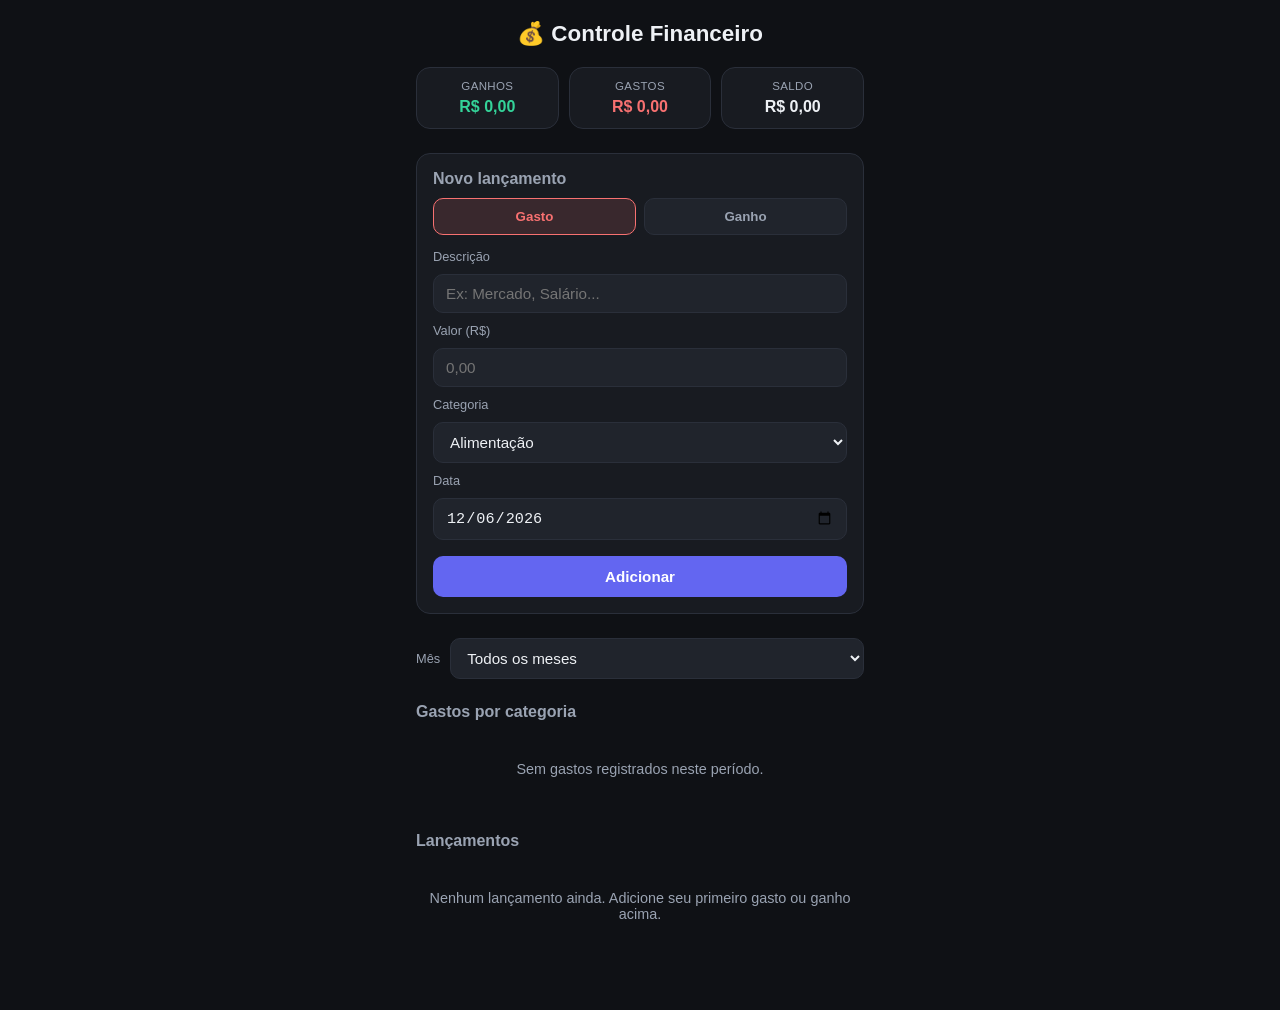
==== index.html @ 4dcc9631 "Adiciona app web de controle de gastos e ganhos Página responsiva com formulário de lançamento, resu" ====
<!DOCTYPE html>
<html lang="pt-BR">
<head>
<meta charset="UTF-8">
<meta name="viewport" content="width=device-width, initial-scale=1.0">
<title>Controle de Gastos e Ganhos</title>
<link rel="stylesheet" href="css/style.css">
</head>
<body>
  <header class="app-header">
    <h1>💰 Controle Financeiro</h1>
  </header>

  <main class="container">
    <section class="summary">
      <div class="card income">
        <span class="card-label">Ganhos</span>
        <span class="card-value" id="totalIncome">R$ 0,00</span>
      </div>
      <div class="card expense">
        <span class="card-label">Gastos</span>
        <span class="card-value" id="totalExpense">R$ 0,00</span>
      </div>
      <div class="card balance">
        <span class="card-label">Saldo</span>
        <span class="card-value" id="balance">R$ 0,00</span>
      </div>
    </section>

    <section class="form-section">
      <h2>Novo lançamento</h2>
      <form id="transactionForm">
        <div class="type-toggle">
          <button type="button" class="type-btn active" data-type="expense" id="btnExpense">Gasto</button>
          <button type="button" class="type-btn" data-type="income" id="btnIncome">Ganho</button>
        </div>

        <label for="description">Descrição</label>
        <input type="text" id="description" placeholder="Ex: Mercado, Salário..." required>

        <label for="amount">Valor (R$)</label>
        <input type="number" id="amount" step="0.01" min="0.01" placeholder="0,00" required>

        <label for="category">Categoria</label>
        <select id="category"></select>

        <label for="date">Data</label>
        <input type="date" id="date" required>

        <button type="submit" class="submit-btn">Adicionar</button>
      </form>
    </section>

    <section class="filter-section">
      <label for="monthFilter">Mês</label>
      <select id="monthFilter"></select>
    </section>

    <section class="breakdown-section">
      <h2>Gastos por categoria</h2>
      <div id="categoryBreakdown" class="breakdown-list"></div>
    </section>

    <section class="list-section">
      <h2>Lançamentos</h2>
      <ul id="transactionList" class="transaction-list"></ul>
      <p id="emptyState" class="empty-state">Nenhum lançamento ainda. Adicione seu primeiro gasto ou ganho acima.</p>
    </section>
  </main>

  <script src="js/app.js"></script>
</body>
</html>
---- css/style.css ----
:root {
  --bg: #0f1115;
  --surface: #181b21;
  --surface-alt: #20242c;
  --border: #2a2f3a;
  --text: #eef1f5;
  --text-muted: #9aa3b2;
  --income: #34d399;
  --expense: #f87171;
  --accent: #6366f1;
  --radius: 14px;
}

* {
  box-sizing: border-box;
}

body {
  margin: 0;
  font-family: -apple-system, BlinkMacSystemFont, "Segoe UI", Roboto, Helvetica, Arial, sans-serif;
  background: var(--bg);
  color: var(--text);
}

.app-header {
  padding: 20px 16px 8px;
  text-align: center;
}

.app-header h1 {
  margin: 0;
  font-size: 1.4rem;
}

.container {
  max-width: 480px;
  margin: 0 auto;
  padding: 12px 16px 48px;
}

section {
  margin-bottom: 24px;
}

h2 {
  font-size: 1rem;
  color: var(--text-muted);
  margin: 0 0 10px;
  font-weight: 600;
}

.summary {
  display: grid;
  grid-template-columns: repeat(3, 1fr);
  gap: 10px;
}

.card {
  background: var(--surface);
  border: 1px solid var(--border);
  border-radius: var(--radius);
  padding: 12px 8px;
  display: flex;
  flex-direction: column;
  gap: 6px;
  text-align: center;
}

.card-label {
  font-size: 0.72rem;
  color: var(--text-muted);
  text-transform: uppercase;
  letter-spacing: 0.03em;
}

.card-value {
  font-size: 1rem;
  font-weight: 700;
  word-break: break-word;
}

.card.income .card-value { color: var(--income); }
.card.expense .card-value { color: var(--expense); }
.card.balance .card-value { color: var(--text); }

.form-section {
  background: var(--surface);
  border: 1px solid var(--border);
  border-radius: var(--radius);
  padding: 16px;
}

#transactionForm {
  display: flex;
  flex-direction: column;
  gap: 10px;
}

.type-toggle {
  display: flex;
  gap: 8px;
  margin-bottom: 4px;
}

.type-btn {
  flex: 1;
  padding: 10px;
  border-radius: 10px;
  border: 1px solid var(--border);
  background: var(--surface-alt);
  color: var(--text-muted);
  font-weight: 600;
  cursor: pointer;
}

.type-btn.active[data-type="expense"] {
  background: rgba(248, 113, 113, 0.15);
  border-color: var(--expense);
  color: var(--expense);
}

.type-btn.active[data-type="income"] {
  background: rgba(52, 211, 153, 0.15);
  border-color: var(--income);
  color: var(--income);
}

label {
  font-size: 0.8rem;
  color: var(--text-muted);
}

input, select {
  width: 100%;
  padding: 10px 12px;
  border-radius: 10px;
  border: 1px solid var(--border);
  background: var(--surface-alt);
  color: var(--text);
  font-size: 0.95rem;
}

input:focus, select:focus {
  outline: none;
  border-color: var(--accent);
}

.submit-btn {
  margin-top: 6px;
  padding: 12px;
  border: none;
  border-radius: 10px;
  background: var(--accent);
  color: white;
  font-weight: 700;
  font-size: 0.95rem;
  cursor: pointer;
}

.submit-btn:active {
  opacity: 0.85;
}

.filter-section {
  display: flex;
  align-items: center;
  gap: 10px;
}

.filter-section label {
  white-space: nowrap;
}

.breakdown-list {
  display: flex;
  flex-direction: column;
  gap: 8px;
}

.breakdown-item {
  background: var(--surface);
  border: 1px solid var(--border);
  border-radius: 10px;
  padding: 10px 12px;
}

.breakdown-item-top {
  display: flex;
  justify-content: space-between;
  font-size: 0.85rem;
  margin-bottom: 6px;
}

.breakdown-bar-track {
  height: 6px;
  border-radius: 4px;
  background: var(--surface-alt);
  overflow: hidden;
}

.breakdown-bar-fill {
  height: 100%;
  background: var(--expense);
  border-radius: 4px;
}

.empty-state {
  color: var(--text-muted);
  text-align: center;
  font-size: 0.9rem;
  padding: 16px 0;
}

.transaction-list {
  list-style: none;
  margin: 0;
  padding: 0;
  display: flex;
  flex-direction: column;
  gap: 8px;
}

.transaction-item {
  display: flex;
  align-items: center;
  justify-content: space-between;
  gap: 10px;
  background: var(--surface);
  border: 1px solid var(--border);
  border-radius: 10px;
  padding: 10px 12px;
}

.transaction-info {
  display: flex;
  flex-direction: column;
  gap: 2px;
  min-width: 0;
}

.transaction-desc {
  font-weight: 600;
  font-size: 0.9rem;
  white-space: nowrap;
  overflow: hidden;
  text-overflow: ellipsis;
}

.transaction-meta {
  font-size: 0.75rem;
  color: var(--text-muted);
}

.transaction-amount {
  font-weight: 700;
  font-size: 0.9rem;
  white-space: nowrap;
}

.transaction-amount.income { color: var(--income); }
.transaction-amount.expense { color: var(--expense); }

.delete-btn {
  border: none;
  background: transparent;
  color: var(--text-muted);
  font-size: 1.1rem;
  cursor: pointer;
  padding: 0 4px;
  line-height: 1;
}

.delete-btn:hover {
  color: var(--expense);
}
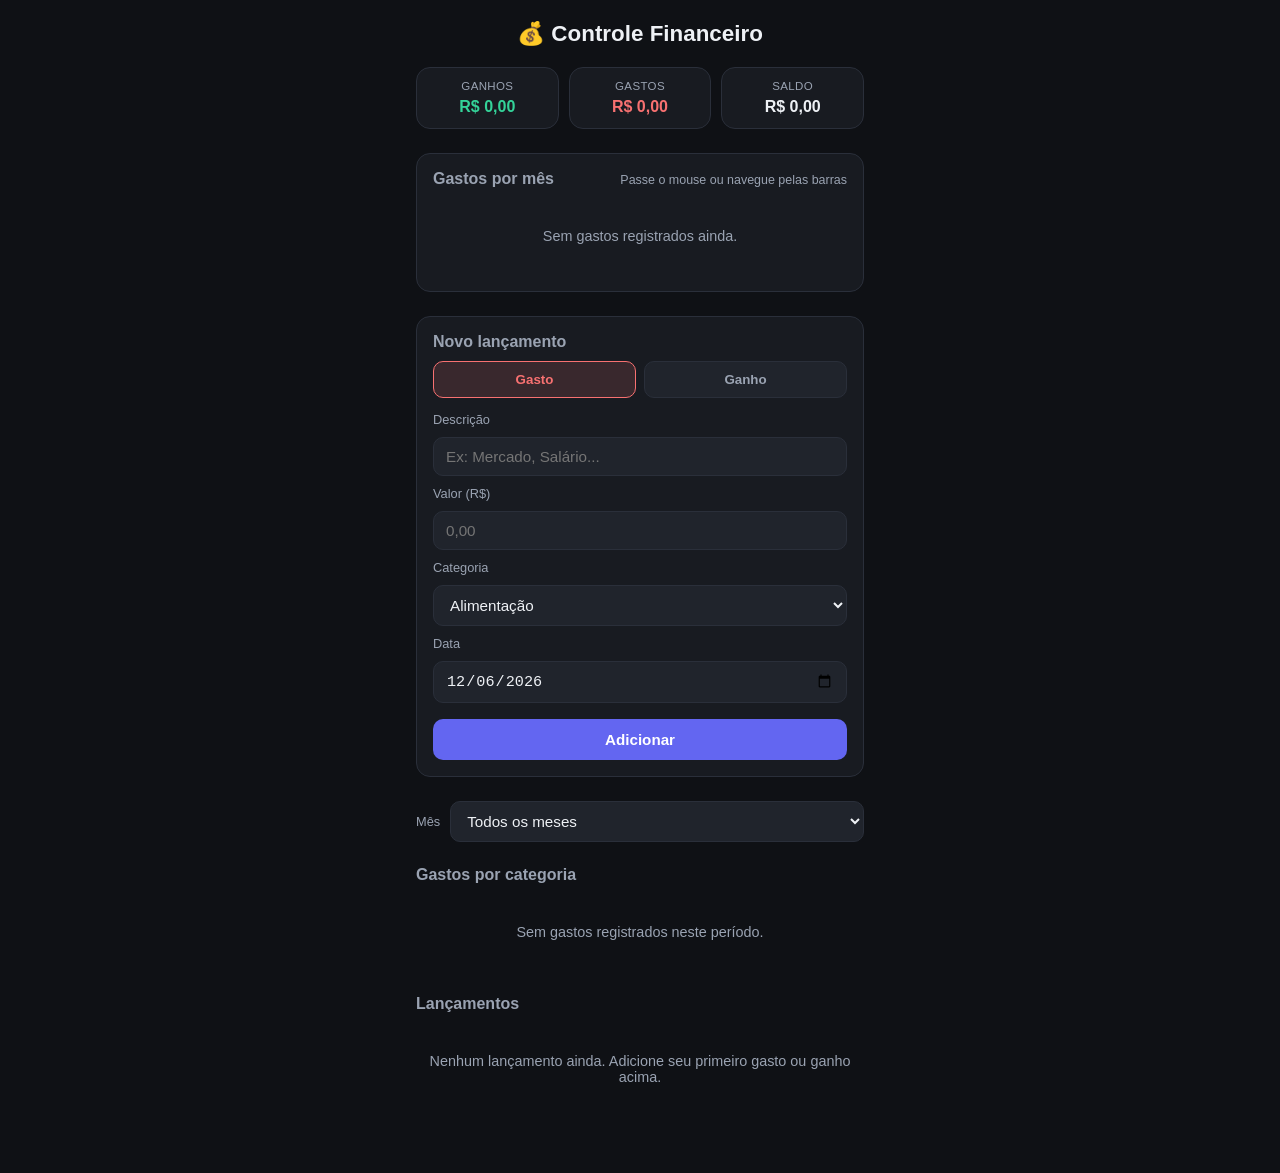
==== commit 9488bbc5: "Adiciona gráfico de gastos por mês Barras mensais de gastos (SVG, sem dependências), com leitura ace" ====
--- a/index.html
+++ b/index.html
@@ -25,6 +25,24 @@
         <span class="card-label">Saldo</span>
         <span class="card-value" id="balance">R$ 0,00</span>
       </div>
+    </section>
+
+    <section class="chart-section">
+      <div class="chart-header">
+        <h2>Gastos por mês</h2>
+        <span class="chart-readout" id="chartReadout">Passe o mouse ou navegue pelas barras</span>
+      </div>
+      <div class="chart-scroll">
+        <svg id="monthlyChart" class="chart-svg"></svg>
+      </div>
+      <p id="chartEmptyState" class="empty-state">Sem gastos registrados ainda.</p>
+      <details class="chart-table-details" id="chartTableDetails">
+        <summary>Ver valores em tabela</summary>
+        <table class="chart-table">
+          <thead><tr><th>Mês</th><th>Gastos</th></tr></thead>
+          <tbody id="chartTableBody"></tbody>
+        </table>
+      </details>
     </section>
 
     <section class="form-section">
--- a/css/style.css
+++ b/css/style.css
@@ -90,6 +90,104 @@
   padding: 16px;
 }
 
+.chart-section {
+  background: var(--surface);
+  border: 1px solid var(--border);
+  border-radius: var(--radius);
+  padding: 16px;
+}
+
+.chart-header {
+  display: flex;
+  flex-wrap: wrap;
+  align-items: baseline;
+  justify-content: space-between;
+  gap: 6px 12px;
+  margin-bottom: 10px;
+}
+
+.chart-header h2 {
+  margin: 0;
+}
+
+.chart-readout {
+  font-size: 0.78rem;
+  color: var(--text-muted);
+}
+
+.chart-readout strong {
+  color: var(--text);
+  font-weight: 700;
+}
+
+.chart-scroll {
+  overflow-x: auto;
+}
+
+.chart-svg {
+  display: block;
+}
+
+.chart-gridline {
+  stroke: var(--border);
+  stroke-width: 1;
+  shape-rendering: crispEdges;
+}
+
+.chart-axis-label {
+  fill: var(--text-muted);
+  font-size: 9px;
+}
+
+.chart-bar {
+  fill: var(--expense);
+  transition: filter 0.15s ease;
+}
+
+.chart-bar-active {
+  filter: brightness(1.25);
+}
+
+.chart-hit-area {
+  fill: transparent;
+  cursor: pointer;
+}
+
+.chart-hit-area:focus-visible {
+  outline: 2px solid var(--accent);
+  outline-offset: -2px;
+}
+
+.chart-table-details {
+  margin-top: 12px;
+}
+
+.chart-table-details summary {
+  font-size: 0.8rem;
+  color: var(--text-muted);
+  cursor: pointer;
+}
+
+.chart-table {
+  width: 100%;
+  border-collapse: collapse;
+  margin-top: 10px;
+  font-size: 0.85rem;
+}
+
+.chart-table th,
+.chart-table td {
+  text-align: left;
+  padding: 6px 4px;
+  border-bottom: 1px solid var(--border);
+}
+
+.chart-table td:last-child,
+.chart-table th:last-child {
+  text-align: right;
+  font-variant-numeric: tabular-nums;
+}
+
 #transactionForm {
   display: flex;
   flex-direction: column;
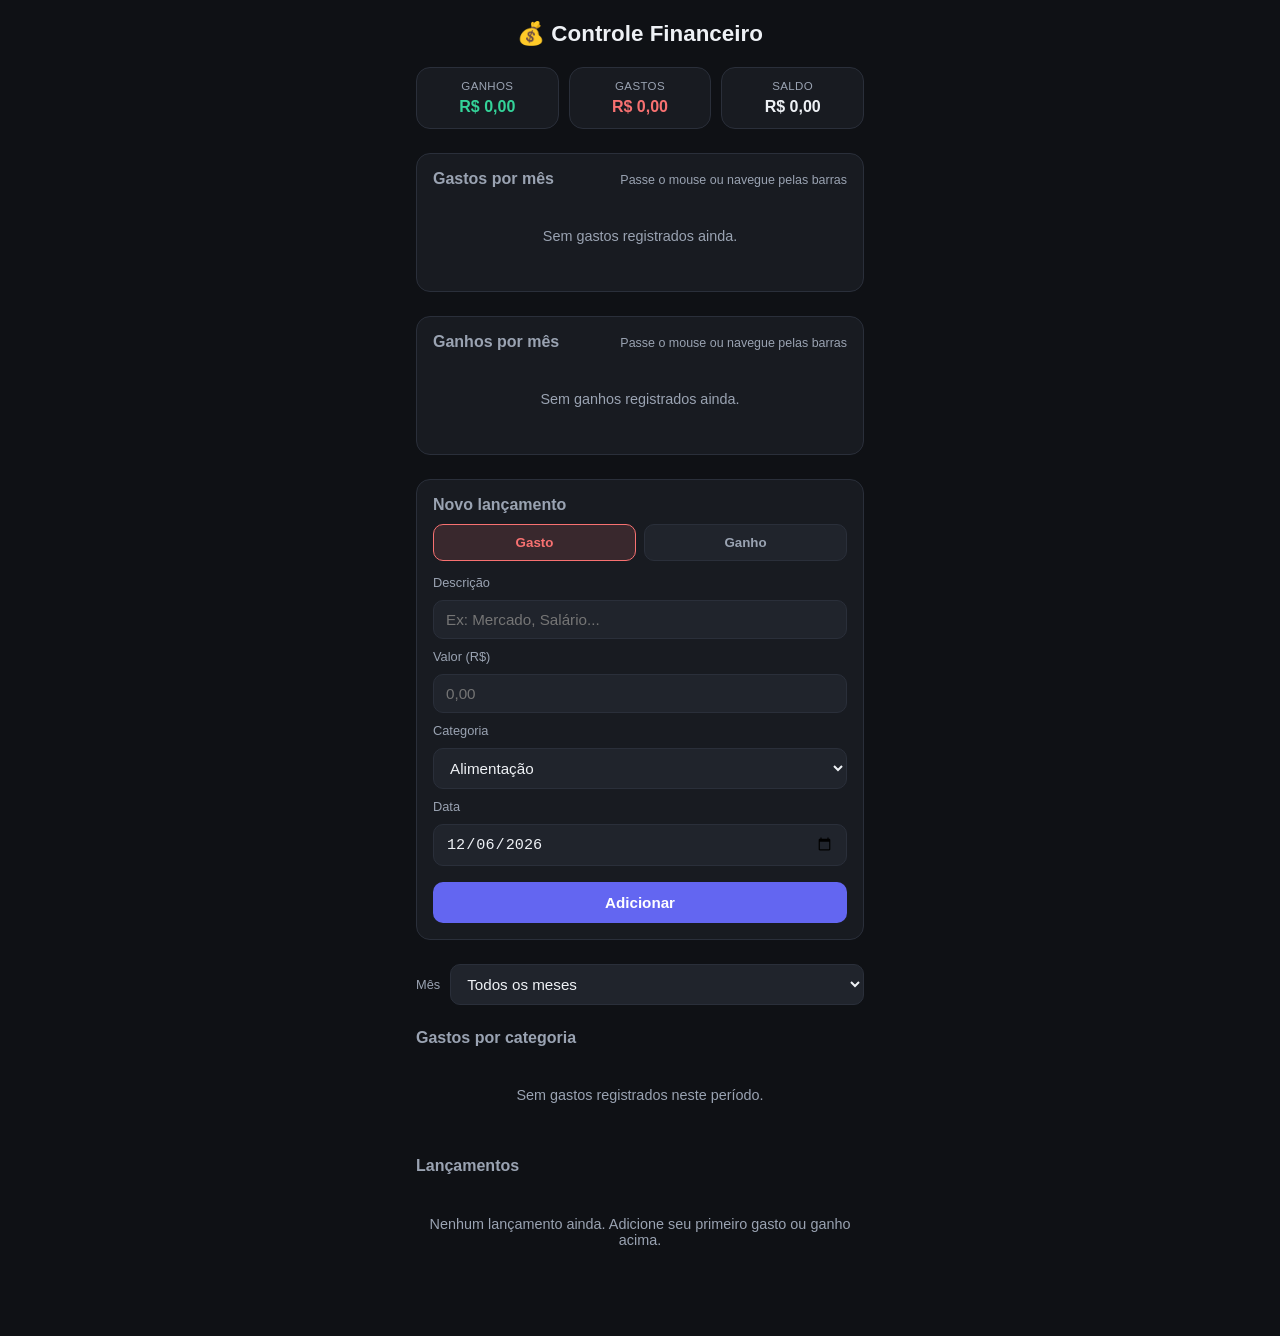
==== commit e79a97af: "Adiciona gráfico de ganhos por mês Generaliza o gráfico mensal (antes só de gastos) para renderizar " ====
--- a/index.html
+++ b/index.html
@@ -30,17 +30,35 @@
     <section class="chart-section">
       <div class="chart-header">
         <h2>Gastos por mês</h2>
-        <span class="chart-readout" id="chartReadout">Passe o mouse ou navegue pelas barras</span>
+        <span class="chart-readout" id="expenseChartReadout">Passe o mouse ou navegue pelas barras</span>
       </div>
       <div class="chart-scroll">
-        <svg id="monthlyChart" class="chart-svg"></svg>
+        <svg id="expenseChart" class="chart-svg"></svg>
       </div>
-      <p id="chartEmptyState" class="empty-state">Sem gastos registrados ainda.</p>
-      <details class="chart-table-details" id="chartTableDetails">
+      <p id="expenseChartEmptyState" class="empty-state">Sem gastos registrados ainda.</p>
+      <details class="chart-table-details" id="expenseChartTableDetails">
         <summary>Ver valores em tabela</summary>
         <table class="chart-table">
           <thead><tr><th>Mês</th><th>Gastos</th></tr></thead>
-          <tbody id="chartTableBody"></tbody>
+          <tbody id="expenseChartTableBody"></tbody>
+        </table>
+      </details>
+    </section>
+
+    <section class="chart-section">
+      <div class="chart-header">
+        <h2>Ganhos por mês</h2>
+        <span class="chart-readout" id="incomeChartReadout">Passe o mouse ou navegue pelas barras</span>
+      </div>
+      <div class="chart-scroll">
+        <svg id="incomeChart" class="chart-svg"></svg>
+      </div>
+      <p id="incomeChartEmptyState" class="empty-state">Sem ganhos registrados ainda.</p>
+      <details class="chart-table-details" id="incomeChartTableDetails">
+        <summary>Ver valores em tabela</summary>
+        <table class="chart-table">
+          <thead><tr><th>Mês</th><th>Ganhos</th></tr></thead>
+          <tbody id="incomeChartTableBody"></tbody>
         </table>
       </details>
     </section>
--- a/css/style.css
+++ b/css/style.css
@@ -140,8 +140,15 @@
 }
 
 .chart-bar {
+  transition: filter 0.15s ease;
+}
+
+.chart-bar.expense {
   fill: var(--expense);
-  transition: filter 0.15s ease;
+}
+
+.chart-bar.income {
+  fill: var(--income);
 }
 
 .chart-bar-active {
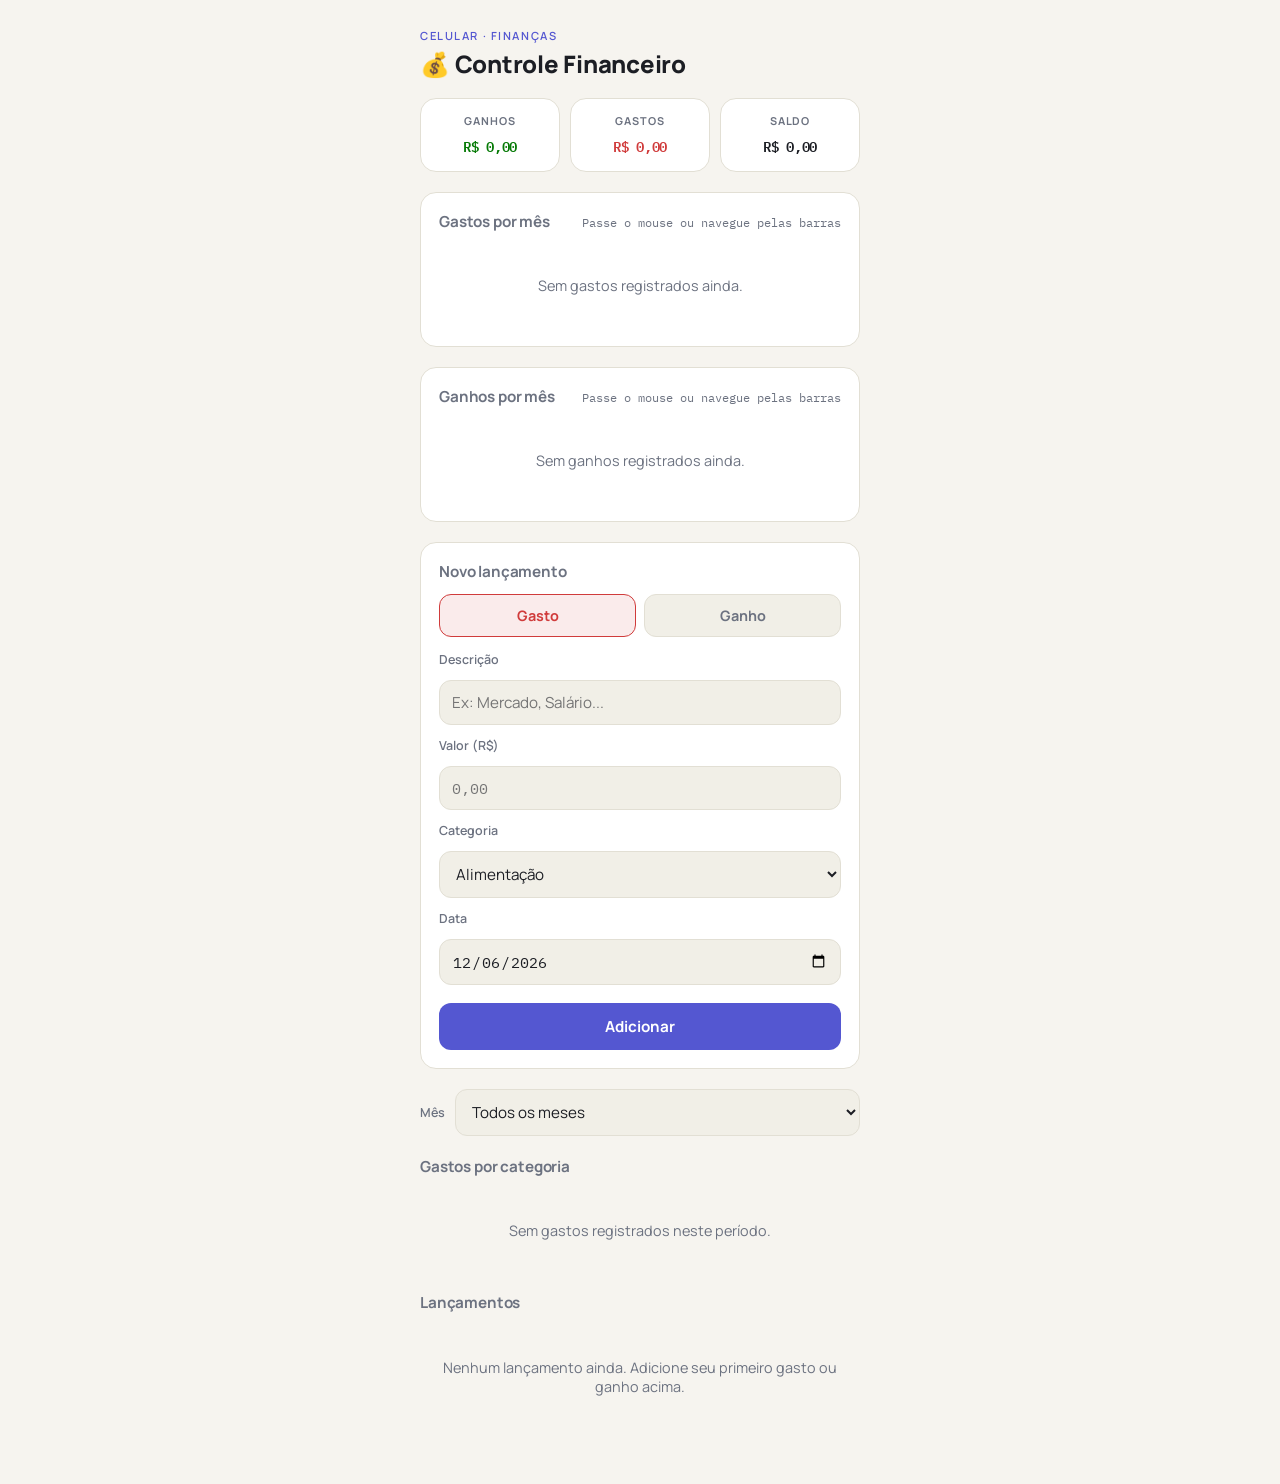
==== commit 2fd07bdf: "Refina a identidade visual do app (tipografia, cores, tema claro/escuro) Troca a fonte do sistema po" ====
--- a/index.html
+++ b/index.html
@@ -3,11 +3,499 @@
 <head>
 <meta charset="UTF-8">
 <meta name="viewport" content="width=device-width, initial-scale=1.0">
-<title>Controle de Gastos e Ganhos</title>
-<link rel="stylesheet" href="css/style.css">
+<title>Controle Financeiro</title>
+<link rel="preconnect" href="https://fonts.googleapis.com">
+<link rel="preconnect" href="https://fonts.gstatic.com" crossorigin>
+<link href="https://fonts.googleapis.com/css2?family=Manrope:wght@500;600;700;800&family=IBM+Plex+Mono:wght@400;500;600&display=swap" rel="stylesheet">
+<style>
+:root {
+  --bg: #0d0f14;
+  --surface: #171a21;
+  --surface-alt: #1f232c;
+  --surface-raised: #262b36;
+  --border: #2a2f3b;
+  --ink: #edf0f5;
+  --ink-muted: #93a0b3;
+  --accent: #7c7ff2;
+  --accent-ink: #ffffff;
+  --good: #34d399;
+  --good-wash: rgba(52, 211, 153, 0.14);
+  --bad: #f87171;
+  --bad-wash: rgba(248, 113, 113, 0.14);
+  --radius-lg: 16px;
+  --radius-md: 12px;
+  --radius-sm: 8px;
+  --font-ui: "Manrope", -apple-system, BlinkMacSystemFont, "Segoe UI", Roboto, sans-serif;
+  --font-mono: "IBM Plex Mono", ui-monospace, "SF Mono", Menlo, Consolas, monospace;
+}
+
+:root[data-theme="light"] {
+  --bg: #f6f4ef;
+  --surface: #ffffff;
+  --surface-alt: #f1efe7;
+  --surface-raised: #ffffff;
+  --border: #e2dfd4;
+  --ink: #1c1e24;
+  --ink-muted: #6c7280;
+  --accent: #5457d1;
+  --accent-ink: #ffffff;
+  --good: #067a06;
+  --good-wash: rgba(6, 122, 6, 0.1);
+  --bad: #d03b3b;
+  --bad-wash: rgba(208, 59, 59, 0.1);
+}
+
+@media (prefers-color-scheme: light) {
+  :root:not([data-theme="dark"]) {
+    --bg: #f6f4ef;
+    --surface: #ffffff;
+    --surface-alt: #f1efe7;
+    --surface-raised: #ffffff;
+    --border: #e2dfd4;
+    --ink: #1c1e24;
+    --ink-muted: #6c7280;
+    --accent: #5457d1;
+    --accent-ink: #ffffff;
+    --good: #067a06;
+    --good-wash: rgba(6, 122, 6, 0.1);
+    --bad: #d03b3b;
+    --bad-wash: rgba(208, 59, 59, 0.1);
+  }
+}
+
+* {
+  box-sizing: border-box;
+}
+
+body {
+  margin: 0;
+  font-family: var(--font-ui);
+  background: var(--bg);
+  color: var(--ink);
+  -webkit-font-smoothing: antialiased;
+}
+
+@media (prefers-reduced-motion: reduce) {
+  * {
+    transition-duration: 0.01ms !important;
+    animation-duration: 0.01ms !important;
+  }
+}
+
+.app-header {
+  padding: 28px 20px 6px;
+  max-width: 480px;
+  margin: 0 auto;
+}
+
+.app-eyebrow {
+  font-size: 0.7rem;
+  font-weight: 600;
+  letter-spacing: 0.14em;
+  text-transform: uppercase;
+  color: var(--accent);
+  margin: 0 0 4px;
+}
+
+.app-header h1 {
+  margin: 0;
+  font-size: 1.5rem;
+  font-weight: 800;
+  letter-spacing: -0.01em;
+  text-wrap: balance;
+}
+
+.container {
+  max-width: 480px;
+  margin: 0 auto;
+  padding: 12px 20px 56px;
+  display: flex;
+  flex-direction: column;
+  gap: 20px;
+}
+
+h2 {
+  font-size: 0.95rem;
+  color: var(--ink-muted);
+  margin: 0 0 12px;
+  font-weight: 700;
+  letter-spacing: -0.01em;
+}
+
+.summary {
+  display: grid;
+  grid-template-columns: repeat(3, 1fr);
+  gap: 10px;
+}
+
+.card {
+  background: var(--surface);
+  border: 1px solid var(--border);
+  border-radius: var(--radius-lg);
+  padding: 14px 8px;
+  display: flex;
+  flex-direction: column;
+  gap: 6px;
+  text-align: center;
+}
+
+.card-label {
+  font-size: 0.68rem;
+  color: var(--ink-muted);
+  text-transform: uppercase;
+  letter-spacing: 0.08em;
+  font-weight: 700;
+}
+
+.card-value {
+  font-family: var(--font-mono);
+  font-size: 0.86rem;
+  font-weight: 600;
+  word-break: break-word;
+  font-variant-numeric: tabular-nums;
+  letter-spacing: -0.02em;
+}
+
+.card.income .card-value { color: var(--good); }
+.card.expense .card-value { color: var(--bad); }
+.card.balance .card-value { color: var(--ink); }
+
+.form-section,
+.chart-section {
+  background: var(--surface);
+  border: 1px solid var(--border);
+  border-radius: var(--radius-lg);
+  padding: 18px;
+}
+
+.chart-header {
+  display: flex;
+  flex-wrap: wrap;
+  align-items: baseline;
+  justify-content: space-between;
+  gap: 6px 12px;
+  margin-bottom: 12px;
+}
+
+.chart-header h2 {
+  margin: 0;
+}
+
+.chart-readout {
+  font-family: var(--font-mono);
+  font-size: 0.74rem;
+  color: var(--ink-muted);
+  font-variant-numeric: tabular-nums;
+}
+
+.chart-scroll {
+  overflow-x: auto;
+}
+
+.chart-svg {
+  display: block;
+}
+
+.chart-gridline {
+  stroke: var(--border);
+  stroke-width: 1;
+  shape-rendering: crispEdges;
+}
+
+.chart-axis-label {
+  fill: var(--ink-muted);
+  font-family: var(--font-mono);
+  font-size: 9px;
+}
+
+.chart-bar {
+  transition: filter 0.15s ease;
+}
+
+.chart-bar.expense {
+  fill: var(--bad);
+}
+
+.chart-bar.income {
+  fill: var(--good);
+}
+
+.chart-bar-active {
+  filter: brightness(1.25);
+}
+
+.chart-hit-area {
+  fill: transparent;
+  cursor: pointer;
+}
+
+.chart-hit-area:focus-visible {
+  outline: 2px solid var(--accent);
+  outline-offset: -2px;
+}
+
+.chart-table-details {
+  margin-top: 14px;
+}
+
+.chart-table-details summary {
+  font-size: 0.8rem;
+  color: var(--ink-muted);
+  cursor: pointer;
+  font-weight: 600;
+}
+
+.chart-table {
+  width: 100%;
+  border-collapse: collapse;
+  margin-top: 10px;
+  font-size: 0.85rem;
+}
+
+.chart-table th {
+  text-align: left;
+  padding: 6px 4px;
+  border-bottom: 1px solid var(--border);
+  color: var(--ink-muted);
+  font-size: 0.72rem;
+  text-transform: uppercase;
+  letter-spacing: 0.06em;
+}
+
+.chart-table td {
+  text-align: left;
+  padding: 7px 4px;
+  border-bottom: 1px solid var(--border);
+  font-family: var(--font-mono);
+}
+
+.chart-table td:last-child,
+.chart-table th:last-child {
+  text-align: right;
+  font-variant-numeric: tabular-nums;
+}
+
+#transactionForm {
+  display: flex;
+  flex-direction: column;
+  gap: 12px;
+}
+
+.type-toggle {
+  display: flex;
+  gap: 8px;
+  margin-bottom: 2px;
+}
+
+.type-btn {
+  flex: 1;
+  padding: 11px;
+  border-radius: var(--radius-md);
+  border: 1px solid var(--border);
+  background: var(--surface-alt);
+  color: var(--ink-muted);
+  font-family: var(--font-ui);
+  font-weight: 700;
+  font-size: 0.9rem;
+  cursor: pointer;
+  transition: background 0.15s ease, border-color 0.15s ease, color 0.15s ease;
+}
+
+.type-btn.active[data-type="expense"] {
+  background: var(--bad-wash);
+  border-color: var(--bad);
+  color: var(--bad);
+}
+
+.type-btn.active[data-type="income"] {
+  background: var(--good-wash);
+  border-color: var(--good);
+  color: var(--good);
+}
+
+label {
+  font-size: 0.78rem;
+  color: var(--ink-muted);
+  font-weight: 600;
+}
+
+input, select {
+  width: 100%;
+  padding: 11px 12px;
+  border-radius: var(--radius-md);
+  border: 1px solid var(--border);
+  background: var(--surface-alt);
+  color: var(--ink);
+  font-family: var(--font-ui);
+  font-size: 0.95rem;
+}
+
+#amount, #date {
+  font-family: var(--font-mono);
+}
+
+input:focus, select:focus {
+  outline: none;
+  border-color: var(--accent);
+}
+
+.form-error {
+  margin: 0;
+  font-size: 0.8rem;
+  font-weight: 600;
+  color: var(--bad);
+}
+
+.submit-btn {
+  margin-top: 6px;
+  padding: 13px;
+  border: none;
+  border-radius: var(--radius-md);
+  background: var(--accent);
+  color: var(--accent-ink);
+  font-family: var(--font-ui);
+  font-weight: 700;
+  font-size: 0.95rem;
+  cursor: pointer;
+}
+
+.submit-btn:active {
+  opacity: 0.85;
+}
+
+.filter-section {
+  display: flex;
+  align-items: center;
+  gap: 10px;
+}
+
+.filter-section label {
+  white-space: nowrap;
+}
+
+.breakdown-list {
+  display: flex;
+  flex-direction: column;
+  gap: 8px;
+}
+
+.breakdown-item {
+  background: var(--surface);
+  border: 1px solid var(--border);
+  border-radius: var(--radius-md);
+  padding: 11px 12px;
+}
+
+.breakdown-item-top {
+  display: flex;
+  justify-content: space-between;
+  font-size: 0.85rem;
+  margin-bottom: 7px;
+}
+
+.breakdown-item-top span:last-child {
+  font-family: var(--font-mono);
+  font-variant-numeric: tabular-nums;
+  color: var(--ink-muted);
+}
+
+.breakdown-bar-track {
+  height: 6px;
+  border-radius: 4px;
+  background: var(--surface-alt);
+  overflow: hidden;
+}
+
+.breakdown-bar-fill {
+  height: 100%;
+  background: var(--bad);
+  border-radius: 4px;
+}
+
+.empty-state {
+  color: var(--ink-muted);
+  text-align: center;
+  font-size: 0.9rem;
+  padding: 18px 0;
+}
+
+.transaction-list {
+  list-style: none;
+  margin: 0;
+  padding: 0;
+  display: flex;
+  flex-direction: column;
+  gap: 8px;
+}
+
+.transaction-item {
+  display: flex;
+  align-items: center;
+  justify-content: space-between;
+  gap: 10px;
+  background: var(--surface);
+  border: 1px solid var(--border);
+  border-radius: var(--radius-md);
+  padding: 11px 12px;
+}
+
+.transaction-info {
+  display: flex;
+  flex-direction: column;
+  gap: 2px;
+  min-width: 0;
+}
+
+.transaction-desc {
+  font-weight: 700;
+  font-size: 0.9rem;
+  white-space: nowrap;
+  overflow: hidden;
+  text-overflow: ellipsis;
+}
+
+.transaction-meta {
+  font-size: 0.75rem;
+  color: var(--ink-muted);
+}
+
+.transaction-amount {
+  font-family: var(--font-mono);
+  font-weight: 600;
+  font-size: 0.9rem;
+  white-space: nowrap;
+  font-variant-numeric: tabular-nums;
+}
+
+.transaction-amount.income { color: var(--good); }
+.transaction-amount.expense { color: var(--bad); }
+
+.delete-btn {
+  border: none;
+  background: transparent;
+  color: var(--ink-muted);
+  font-size: 1.1rem;
+  cursor: pointer;
+  padding: 0 4px;
+  line-height: 1;
+}
+
+.delete-btn:hover {
+  color: var(--bad);
+}
+
+.delete-btn:focus-visible,
+.type-btn:focus-visible,
+.submit-btn:focus-visible,
+.chart-table-details summary:focus-visible {
+  outline: 2px solid var(--accent);
+  outline-offset: 2px;
+}
+</style>
 </head>
 <body>
   <header class="app-header">
+    <p class="app-eyebrow">Celular · Finanças</p>
     <h1>💰 Controle Financeiro</h1>
   </header>
 
@@ -72,17 +560,18 @@
         </div>
 
         <label for="description">Descrição</label>
-        <input type="text" id="description" placeholder="Ex: Mercado, Salário..." required>
+        <input type="text" id="description" placeholder="Ex: Mercado, Salário...">
 
         <label for="amount">Valor (R$)</label>
-        <input type="number" id="amount" step="0.01" min="0.01" placeholder="0,00" required>
+        <input type="text" inputmode="decimal" id="amount" placeholder="0,00">
 
         <label for="category">Categoria</label>
         <select id="category"></select>
 
         <label for="date">Data</label>
-        <input type="date" id="date" required>
-
+        <input type="date" id="date">
+
+        <p class="form-error" id="formError" hidden></p>
         <button type="submit" class="submit-btn">Adicionar</button>
       </form>
     </section>
@@ -104,6 +593,438 @@
     </section>
   </main>
 
-  <script src="js/app.js"></script>
+  <script>
+const STORAGE_KEY = "celular-transactions";
+
+const CATEGORIES = {
+  expense: ["Alimentação", "Transporte", "Moradia", "Lazer", "Saúde", "Educação", "Compras", "Contas", "Outros"],
+  income: ["Salário", "Freelance", "Investimentos", "Presente", "Outros"],
+};
+
+let transactions = loadTransactions();
+let currentType = "expense";
+let monthFilter = "all";
+
+const form = document.getElementById("transactionForm");
+const descriptionInput = document.getElementById("description");
+const amountInput = document.getElementById("amount");
+const categorySelect = document.getElementById("category");
+const dateInput = document.getElementById("date");
+const btnExpense = document.getElementById("btnExpense");
+const btnIncome = document.getElementById("btnIncome");
+const monthFilterSelect = document.getElementById("monthFilter");
+const formError = document.getElementById("formError");
+
+function generateId() {
+  return `${Date.now().toString(36)}-${Math.random().toString(36).slice(2, 10)}`;
+}
+
+function parseAmount(raw) {
+  let value = raw.trim();
+  if (value.includes(",") && value.includes(".")) {
+    value = value.replace(/\./g, "").replace(",", ".");
+  } else if (value.includes(",")) {
+    value = value.replace(",", ".");
+  }
+  return parseFloat(value);
+}
+
+function showFormError(message) {
+  formError.textContent = message;
+  formError.hidden = false;
+}
+
+function hideFormError() {
+  formError.hidden = true;
+}
+
+function loadTransactions() {
+  try {
+    return JSON.parse(localStorage.getItem(STORAGE_KEY)) || [];
+  } catch {
+    return [];
+  }
+}
+
+function saveTransactions() {
+  localStorage.setItem(STORAGE_KEY, JSON.stringify(transactions));
+}
+
+function formatCurrency(value) {
+  return value.toLocaleString("pt-BR", { style: "currency", currency: "BRL" });
+}
+
+function formatDate(isoDate) {
+  const [year, month, day] = isoDate.split("-");
+  return `${day}/${month}/${year}`;
+}
+
+function monthKey(isoDate) {
+  return isoDate.slice(0, 7);
+}
+
+function monthLabel(key) {
+  const [year, month] = key.split("-").map(Number);
+  const date = new Date(year, month - 1, 1);
+  const label = date.toLocaleDateString("pt-BR", { month: "long", year: "numeric" });
+  return label.charAt(0).toUpperCase() + label.slice(1);
+}
+
+function setType(type) {
+  currentType = type;
+  btnExpense.classList.toggle("active", type === "expense");
+  btnIncome.classList.toggle("active", type === "income");
+  populateCategorySelect();
+}
+
+function populateCategorySelect() {
+  categorySelect.innerHTML = "";
+  for (const category of CATEGORIES[currentType]) {
+    const option = document.createElement("option");
+    option.value = category;
+    option.textContent = category;
+    categorySelect.appendChild(option);
+  }
+}
+
+function populateMonthFilter() {
+  const keys = [...new Set(transactions.map((t) => monthKey(t.date)))].sort().reverse();
+  monthFilterSelect.innerHTML = '<option value="all">Todos os meses</option>';
+  for (const key of keys) {
+    const option = document.createElement("option");
+    option.value = key;
+    option.textContent = monthLabel(key);
+    monthFilterSelect.appendChild(option);
+  }
+  monthFilterSelect.value = monthFilter;
+}
+
+function getFilteredTransactions() {
+  if (monthFilter === "all") return transactions;
+  return transactions.filter((t) => monthKey(t.date) === monthFilter);
+}
+
+function render() {
+  populateMonthFilter();
+  const filtered = getFilteredTransactions();
+
+  const totalIncome = filtered.filter((t) => t.type === "income").reduce((sum, t) => sum + t.amount, 0);
+  const totalExpense = filtered.filter((t) => t.type === "expense").reduce((sum, t) => sum + t.amount, 0);
+
+  document.getElementById("totalIncome").textContent = formatCurrency(totalIncome);
+  document.getElementById("totalExpense").textContent = formatCurrency(totalExpense);
+  document.getElementById("balance").textContent = formatCurrency(totalIncome - totalExpense);
+
+  renderBreakdown(filtered, totalExpense);
+  renderList(filtered);
+  renderMonthlyChart("expense");
+  renderMonthlyChart("income");
+}
+
+function renderBreakdown(filtered, totalExpense) {
+  const container = document.getElementById("categoryBreakdown");
+  container.innerHTML = "";
+
+  const expensesByCategory = {};
+  for (const t of filtered) {
+    if (t.type !== "expense") continue;
+    expensesByCategory[t.category] = (expensesByCategory[t.category] || 0) + t.amount;
+  }
+
+  const entries = Object.entries(expensesByCategory).sort((a, b) => b[1] - a[1]);
+
+  if (entries.length === 0) {
+    container.innerHTML = '<p class="empty-state">Sem gastos registrados neste período.</p>';
+    return;
+  }
+
+  for (const [category, amount] of entries) {
+    const percent = totalExpense > 0 ? Math.round((amount / totalExpense) * 100) : 0;
+    const item = document.createElement("div");
+    item.className = "breakdown-item";
+    item.innerHTML = `
+      <div class="breakdown-item-top">
+        <span>${category}</span>
+        <span>${formatCurrency(amount)} (${percent}%)</span>
+      </div>
+      <div class="breakdown-bar-track">
+        <div class="breakdown-bar-fill" style="width:${percent}%"></div>
+      </div>
+    `;
+    container.appendChild(item);
+  }
+}
+
+function renderList(filtered) {
+  const list = document.getElementById("transactionList");
+  const emptyState = document.getElementById("emptyState");
+  list.innerHTML = "";
+
+  const sorted = [...filtered].sort((a, b) => b.date.localeCompare(a.date) || b.id.localeCompare(a.id));
+
+  emptyState.style.display = sorted.length === 0 ? "block" : "none";
+
+  for (const t of sorted) {
+    const li = document.createElement("li");
+    li.className = "transaction-item";
+    const sign = t.type === "income" ? "+" : "-";
+    li.innerHTML = `
+      <div class="transaction-info">
+        <span class="transaction-desc">${t.description}</span>
+        <span class="transaction-meta">${t.category} · ${formatDate(t.date)}</span>
+      </div>
+      <span class="transaction-amount ${t.type}">${sign} ${formatCurrency(t.amount)}</span>
+      <button class="delete-btn" data-id="${t.id}" aria-label="Excluir">✕</button>
+    `;
+    list.appendChild(li);
+  }
+
+  list.querySelectorAll(".delete-btn").forEach((btn) => {
+    btn.addEventListener("click", () => {
+      transactions = transactions.filter((t) => t.id !== btn.dataset.id);
+      saveTransactions();
+      render();
+    });
+  });
+}
+
+const SVG_NS = "http://www.w3.org/2000/svg";
+const CHART_HEIGHT = 200;
+const CHART_PADDING_TOP = 20;
+const CHART_PADDING_BOTTOM = 28;
+const CHART_PADDING_LEFT = 56;
+const CHART_PADDING_RIGHT = 12;
+const CHART_BAR_WIDTH = 22;
+const CHART_SLOT_WIDTH = 44;
+
+function getMonthlyTotals(type) {
+  const totals = {};
+  for (const t of transactions) {
+    if (t.type !== type) continue;
+    const key = monthKey(t.date);
+    totals[key] = (totals[key] || 0) + t.amount;
+  }
+  return Object.keys(totals)
+    .sort()
+    .map((key) => ({ key, label: monthShortLabel(key), amount: totals[key] }));
+}
+
+function monthShortLabel(key) {
+  const [year, month] = key.split("-").map(Number);
+  const date = new Date(year, month - 1, 1);
+  const short = date.toLocaleDateString("pt-BR", { month: "short" }).replace(".", "");
+  return `${short.charAt(0).toUpperCase()}${short.slice(1)}/${String(year).slice(2)}`;
+}
+
+function niceCeil(value) {
+  if (value <= 0) return 100;
+  const magnitude = Math.pow(10, Math.floor(Math.log10(value)));
+  const normalized = value / magnitude;
+  let niceNormalized;
+  if (normalized <= 1) niceNormalized = 1;
+  else if (normalized <= 2) niceNormalized = 2;
+  else if (normalized <= 5) niceNormalized = 5;
+  else niceNormalized = 10;
+  return niceNormalized * magnitude;
+}
+
+function formatCompactCurrency(value) {
+  return value.toLocaleString("pt-BR", { style: "currency", currency: "BRL", maximumFractionDigits: 0 });
+}
+
+function roundedTopBarPath(x, y, width, height, baselineY) {
+  if (height <= 0) return `M ${x} ${baselineY} L ${x + width} ${baselineY} Z`;
+  const r = Math.min(4, height, width / 2);
+  return [
+    `M ${x} ${baselineY}`,
+    `L ${x} ${y + r}`,
+    `Q ${x} ${y} ${x + r} ${y}`,
+    `L ${x + width - r} ${y}`,
+    `Q ${x + width} ${y} ${x + width} ${y + r}`,
+    `L ${x + width} ${baselineY}`,
+    "Z",
+  ].join(" ");
+}
+
+const CHART_LABELS = {
+  expense: { title: "Gráfico de gastos por mês", idle: "Passe o mouse ou navegue pelas barras" },
+  income: { title: "Gráfico de ganhos por mês", idle: "Passe o mouse ou navegue pelas barras" },
+};
+
+function updateChartReadout(type, text) {
+  document.getElementById(`${type}ChartReadout`).textContent = text;
+}
+
+function renderMonthlyChart(type) {
+  const data = getMonthlyTotals(type);
+  const svg = document.getElementById(`${type}Chart`);
+  const emptyState = document.getElementById(`${type}ChartEmptyState`);
+  const tableDetails = document.getElementById(`${type}ChartTableDetails`);
+  const tableBody = document.getElementById(`${type}ChartTableBody`);
+  const idleText = CHART_LABELS[type].idle;
+
+  svg.innerHTML = "";
+  tableBody.innerHTML = "";
+  updateChartReadout(type, idleText);
+
+  if (data.length === 0) {
+    emptyState.style.display = "block";
+    svg.style.display = "none";
+    tableDetails.style.display = "none";
+    return;
+  }
+
+  emptyState.style.display = "none";
+  svg.style.display = "block";
+  tableDetails.style.display = "block";
+
+  const plotWidth = data.length * CHART_SLOT_WIDTH;
+  const width = CHART_PADDING_LEFT + plotWidth + CHART_PADDING_RIGHT;
+  const plotHeight = CHART_HEIGHT - CHART_PADDING_TOP - CHART_PADDING_BOTTOM;
+  const baselineY = CHART_PADDING_TOP + plotHeight;
+
+  svg.setAttribute("viewBox", `0 0 ${width} ${CHART_HEIGHT}`);
+  svg.setAttribute("width", width);
+  svg.setAttribute("height", CHART_HEIGHT);
+  svg.setAttribute("role", "img");
+  svg.setAttribute("aria-label", CHART_LABELS[type].title);
+
+  const maxAmount = Math.max(...data.map((d) => d.amount));
+  const niceMax = niceCeil(maxAmount);
+
+  for (const tickValue of [0, niceMax / 2, niceMax]) {
+    const y = baselineY - (tickValue / niceMax) * plotHeight;
+
+    const line = document.createElementNS(SVG_NS, "line");
+    line.setAttribute("x1", CHART_PADDING_LEFT);
+    line.setAttribute("x2", width - CHART_PADDING_RIGHT);
+    line.setAttribute("y1", y);
+    line.setAttribute("y2", y);
+    line.setAttribute("class", "chart-gridline");
+    svg.appendChild(line);
+
+    const label = document.createElementNS(SVG_NS, "text");
+    label.setAttribute("x", CHART_PADDING_LEFT - 8);
+    label.setAttribute("y", y);
+    label.setAttribute("text-anchor", "end");
+    label.setAttribute("dominant-baseline", "middle");
+    label.setAttribute("class", "chart-axis-label");
+    label.textContent = formatCompactCurrency(tickValue);
+    svg.appendChild(label);
+  }
+
+  data.forEach((d, index) => {
+    const slotX = CHART_PADDING_LEFT + index * CHART_SLOT_WIDTH;
+    const barHeight = (d.amount / niceMax) * plotHeight;
+    const barX = slotX + (CHART_SLOT_WIDTH - CHART_BAR_WIDTH) / 2;
+    const barY = baselineY - barHeight;
+
+    const bar = document.createElementNS(SVG_NS, "path");
+    bar.setAttribute("d", roundedTopBarPath(barX, barY, CHART_BAR_WIDTH, barHeight, baselineY));
+    bar.setAttribute("class", `chart-bar ${type}`);
+    svg.appendChild(bar);
+
+    const monthText = document.createElementNS(SVG_NS, "text");
+    monthText.setAttribute("x", slotX + CHART_SLOT_WIDTH / 2);
+    monthText.setAttribute("y", baselineY + 16);
+    monthText.setAttribute("text-anchor", "middle");
+    monthText.setAttribute("class", "chart-axis-label");
+    monthText.textContent = d.label;
+    svg.appendChild(monthText);
+
+    const readoutText = `${monthLabel(d.key)}: ${formatCurrency(d.amount)}`;
+
+    const hitArea = document.createElementNS(SVG_NS, "rect");
+    hitArea.setAttribute("x", slotX);
+    hitArea.setAttribute("y", CHART_PADDING_TOP);
+    hitArea.setAttribute("width", CHART_SLOT_WIDTH);
+    hitArea.setAttribute("height", plotHeight);
+    hitArea.setAttribute("class", "chart-hit-area");
+    hitArea.setAttribute("tabindex", "0");
+    hitArea.setAttribute("role", "img");
+    hitArea.setAttribute("aria-label", readoutText);
+    hitArea.addEventListener("pointerenter", () => {
+      bar.classList.add("chart-bar-active");
+      updateChartReadout(type, readoutText);
+    });
+    hitArea.addEventListener("pointerleave", () => {
+      bar.classList.remove("chart-bar-active");
+      updateChartReadout(type, idleText);
+    });
+    hitArea.addEventListener("focus", () => {
+      bar.classList.add("chart-bar-active");
+      updateChartReadout(type, readoutText);
+    });
+    hitArea.addEventListener("blur", () => {
+      bar.classList.remove("chart-bar-active");
+      updateChartReadout(type, idleText);
+    });
+    svg.appendChild(hitArea);
+
+    const row = document.createElement("tr");
+    const monthCell = document.createElement("td");
+    monthCell.textContent = monthLabel(d.key);
+    const amountCell = document.createElement("td");
+    amountCell.textContent = formatCurrency(d.amount);
+    row.appendChild(monthCell);
+    row.appendChild(amountCell);
+    tableBody.appendChild(row);
+  });
+}
+
+btnExpense.addEventListener("click", () => setType("expense"));
+btnIncome.addEventListener("click", () => setType("income"));
+
+monthFilterSelect.addEventListener("change", () => {
+  monthFilter = monthFilterSelect.value;
+  render();
+});
+
+form.addEventListener("submit", (event) => {
+  event.preventDefault();
+  hideFormError();
+
+  try {
+    const description = descriptionInput.value.trim();
+    const amount = parseAmount(amountInput.value);
+    const date = dateInput.value;
+
+    if (!description) {
+      showFormError("Informe uma descrição.");
+      return;
+    }
+    if (!Number.isFinite(amount) || amount <= 0) {
+      showFormError("Informe um valor válido, maior que zero.");
+      return;
+    }
+    if (!date) {
+      showFormError("Informe uma data.");
+      return;
+    }
+
+    transactions.push({
+      id: generateId(),
+      type: currentType,
+      description,
+      amount,
+      category: categorySelect.value,
+      date,
+    });
+    saveTransactions();
+
+    descriptionInput.value = "";
+    amountInput.value = "";
+    descriptionInput.focus();
+
+    render();
+  } catch (error) {
+    showFormError("Não foi possível salvar o lançamento neste navegador.");
+  }
+});
+
+dateInput.value = new Date().toISOString().slice(0, 10);
+setType("expense");
+render();
+  </script>
 </body>
 </html>
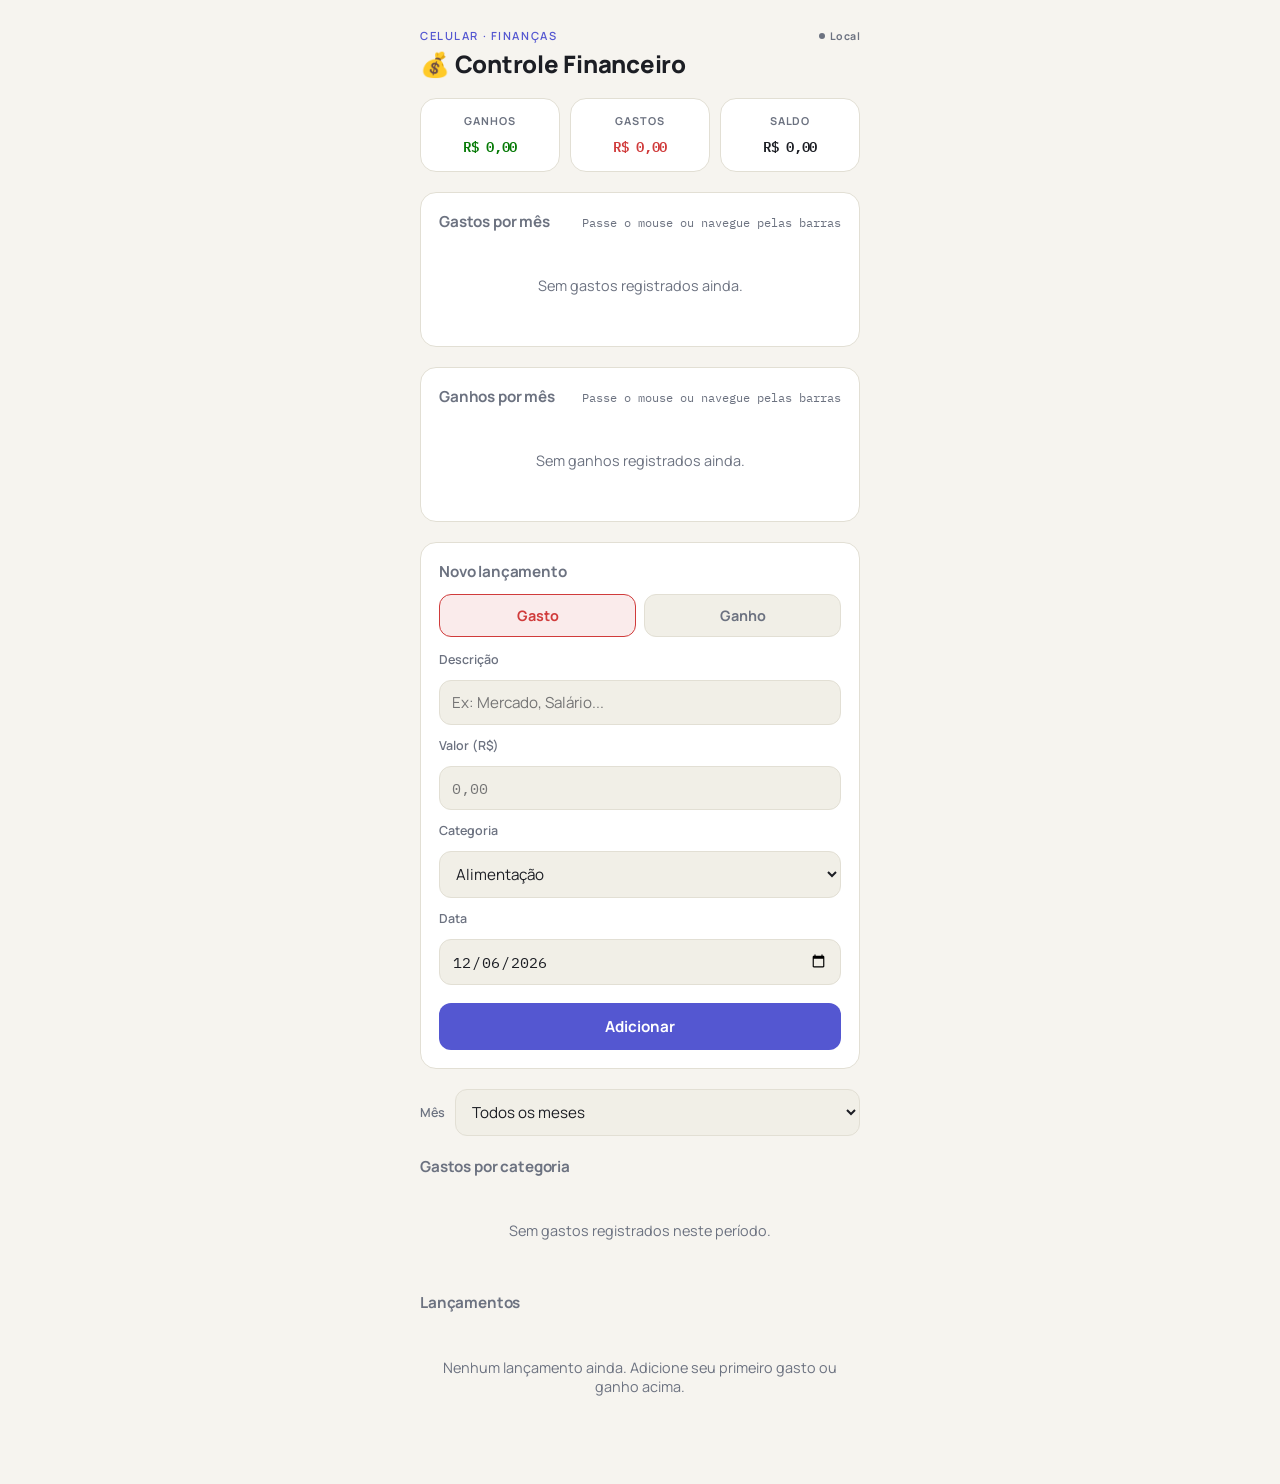
==== commit bc7d2ef7: "Persiste os dados no próprio artifact, não só no localStorage do celular O iOS tem um bug conhecido:" ====
--- a/index.html
+++ b/index.html
@@ -1,4 +1,4 @@
-<!DOCTYPE html>
+<!doctype html>
 <html lang="pt-BR">
 <head>
 <meta charset="UTF-8">
@@ -88,14 +88,44 @@
   margin: 0 auto;
 }
 
+.app-eyebrow-row {
+  display: flex;
+  align-items: center;
+  justify-content: space-between;
+  gap: 8px;
+  margin-bottom: 4px;
+}
+
 .app-eyebrow {
   font-size: 0.7rem;
   font-weight: 600;
   letter-spacing: 0.14em;
   text-transform: uppercase;
   color: var(--accent);
-  margin: 0 0 4px;
-}
+  margin: 0;
+}
+
+.sync-status {
+  font-size: 0.66rem;
+  font-weight: 700;
+  letter-spacing: 0.04em;
+  color: var(--ink-muted);
+  display: flex;
+  align-items: center;
+  gap: 5px;
+}
+
+.sync-status::before {
+  content: "";
+  width: 6px;
+  height: 6px;
+  border-radius: 50%;
+  background: var(--ink-muted);
+}
+
+.sync-status.ok::before { background: var(--good); }
+.sync-status.saving::before { background: var(--accent); }
+.sync-status.error::before { background: var(--bad); }
 
 .app-header h1 {
   margin: 0;
@@ -363,6 +393,11 @@
   opacity: 0.85;
 }
 
+.submit-btn:disabled {
+  opacity: 0.6;
+  cursor: default;
+}
+
 .filter-section {
   display: flex;
   align-items: center;
@@ -495,7 +530,10 @@
 </head>
 <body>
   <header class="app-header">
-    <p class="app-eyebrow">Celular · Finanças</p>
+    <div class="app-eyebrow-row">
+      <p class="app-eyebrow">Celular · Finanças</p>
+      <span class="sync-status" id="syncStatus">Local</span>
+    </div>
     <h1>💰 Controle Financeiro</h1>
   </header>
 
@@ -572,7 +610,7 @@
         <input type="date" id="date">
 
         <p class="form-error" id="formError" hidden></p>
-        <button type="submit" class="submit-btn">Adicionar</button>
+        <button type="submit" class="submit-btn" id="submitBtn">Adicionar</button>
       </form>
     </section>
 
@@ -593,7 +631,9 @@
     </section>
   </main>
 
-  <script>
+<script>
+window.__INITIAL_TRANSACTIONS__ = [];
+/*APP-CODE-START*/
 const STORAGE_KEY = "celular-transactions";
 
 const CATEGORIES = {
@@ -601,7 +641,45 @@
   income: ["Salário", "Freelance", "Investimentos", "Presente", "Outros"],
 };
 
-let transactions = loadTransactions();
+// ---- self-templating (artifact persistence) ----
+const DOC_HEAD = "<!doctype html>\n<html lang=\"pt-BR\">\n<head>\n<meta charset=\"UTF-8\">\n<meta name=\"viewport\" content=\"width=device-width, initial-scale=1.0\">\n<title>Controle Financeiro<\/title>\n<link rel=\"preconnect\" href=\"https://fonts.googleapis.com\">\n<link rel=\"preconnect\" href=\"https://fonts.gstatic.com\" crossorigin>\n<link href=\"https://fonts.googleapis.com/css2?family=Manrope:wght@500;600;700;800&family=IBM+Plex+Mono:wght@400;500;600&display=swap\" rel=\"stylesheet\">\n<style>\n:root {\n  --bg: #0d0f14;\n  --surface: #171a21;\n  --surface-alt: #1f232c;\n  --surface-raised: #262b36;\n  --border: #2a2f3b;\n  --ink: #edf0f5;\n  --ink-muted: #93a0b3;\n  --accent: #7c7ff2;\n  --accent-ink: #ffffff;\n  --good: #34d399;\n  --good-wash: rgba(52, 211, 153, 0.14);\n  --bad: #f87171;\n  --bad-wash: rgba(248, 113, 113, 0.14);\n  --radius-lg: 16px;\n  --radius-md: 12px;\n  --radius-sm: 8px;\n  --font-ui: \"Manrope\", -apple-system, BlinkMacSystemFont, \"Segoe UI\", Roboto, sans-serif;\n  --font-mono: \"IBM Plex Mono\", ui-monospace, \"SF Mono\", Menlo, Consolas, monospace;\n}\n\n:root[data-theme=\"light\"] {\n  --bg: #f6f4ef;\n  --surface: #ffffff;\n  --surface-alt: #f1efe7;\n  --surface-raised: #ffffff;\n  --border: #e2dfd4;\n  --ink: #1c1e24;\n  --ink-muted: #6c7280;\n  --accent: #5457d1;\n  --accent-ink: #ffffff;\n  --good: #067a06;\n  --good-wash: rgba(6, 122, 6, 0.1);\n  --bad: #d03b3b;\n  --bad-wash: rgba(208, 59, 59, 0.1);\n}\n\n@media (prefers-color-scheme: light) {\n  :root:not([data-theme=\"dark\"]) {\n    --bg: #f6f4ef;\n    --surface: #ffffff;\n    --surface-alt: #f1efe7;\n    --surface-raised: #ffffff;\n    --border: #e2dfd4;\n    --ink: #1c1e24;\n    --ink-muted: #6c7280;\n    --accent: #5457d1;\n    --accent-ink: #ffffff;\n    --good: #067a06;\n    --good-wash: rgba(6, 122, 6, 0.1);\n    --bad: #d03b3b;\n    --bad-wash: rgba(208, 59, 59, 0.1);\n  }\n}\n\n* {\n  box-sizing: border-box;\n}\n\nbody {\n  margin: 0;\n  font-family: var(--font-ui);\n  background: var(--bg);\n  color: var(--ink);\n  -webkit-font-smoothing: antialiased;\n}\n\n@media (prefers-reduced-motion: reduce) {\n  * {\n    transition-duration: 0.01ms !important;\n    animation-duration: 0.01ms !important;\n  }\n}\n\n.app-header {\n  padding: 28px 20px 6px;\n  max-width: 480px;\n  margin: 0 auto;\n}\n\n.app-eyebrow-row {\n  display: flex;\n  align-items: center;\n  justify-content: space-between;\n  gap: 8px;\n  margin-bottom: 4px;\n}\n\n.app-eyebrow {\n  font-size: 0.7rem;\n  font-weight: 600;\n  letter-spacing: 0.14em;\n  text-transform: uppercase;\n  color: var(--accent);\n  margin: 0;\n}\n\n.sync-status {\n  font-size: 0.66rem;\n  font-weight: 700;\n  letter-spacing: 0.04em;\n  color: var(--ink-muted);\n  display: flex;\n  align-items: center;\n  gap: 5px;\n}\n\n.sync-status::before {\n  content: \"\";\n  width: 6px;\n  height: 6px;\n  border-radius: 50%;\n  background: var(--ink-muted);\n}\n\n.sync-status.ok::before { background: var(--good); }\n.sync-status.saving::before { background: var(--accent); }\n.sync-status.error::before { background: var(--bad); }\n\n.app-header h1 {\n  margin: 0;\n  font-size: 1.5rem;\n  font-weight: 800;\n  letter-spacing: -0.01em;\n  text-wrap: balance;\n}\n\n.container {\n  max-width: 480px;\n  margin: 0 auto;\n  padding: 12px 20px 56px;\n  display: flex;\n  flex-direction: column;\n  gap: 20px;\n}\n\nh2 {\n  font-size: 0.95rem;\n  color: var(--ink-muted);\n  margin: 0 0 12px;\n  font-weight: 700;\n  letter-spacing: -0.01em;\n}\n\n.summary {\n  display: grid;\n  grid-template-columns: repeat(3, 1fr);\n  gap: 10px;\n}\n\n.card {\n  background: var(--surface);\n  border: 1px solid var(--border);\n  border-radius: var(--radius-lg);\n  padding: 14px 8px;\n  display: flex;\n  flex-direction: column;\n  gap: 6px;\n  text-align: center;\n}\n\n.card-label {\n  font-size: 0.68rem;\n  color: var(--ink-muted);\n  text-transform: uppercase;\n  letter-spacing: 0.08em;\n  font-weight: 700;\n}\n\n.card-value {\n  font-family: var(--font-mono);\n  font-size: 0.86rem;\n  font-weight: 600;\n  word-break: break-word;\n  font-variant-numeric: tabular-nums;\n  letter-spacing: -0.02em;\n}\n\n.card.income .card-value { color: var(--good); }\n.card.expense .card-value { color: var(--bad); }\n.card.balance .card-value { color: var(--ink); }\n\n.form-section,\n.chart-section {\n  background: var(--surface);\n  border: 1px solid var(--border);\n  border-radius: var(--radius-lg);\n  padding: 18px;\n}\n\n.chart-header {\n  display: flex;\n  flex-wrap: wrap;\n  align-items: baseline;\n  justify-content: space-between;\n  gap: 6px 12px;\n  margin-bottom: 12px;\n}\n\n.chart-header h2 {\n  margin: 0;\n}\n\n.chart-readout {\n  font-family: var(--font-mono);\n  font-size: 0.74rem;\n  color: var(--ink-muted);\n  font-variant-numeric: tabular-nums;\n}\n\n.chart-scroll {\n  overflow-x: auto;\n}\n\n.chart-svg {\n  display: block;\n}\n\n.chart-gridline {\n  stroke: var(--border);\n  stroke-width: 1;\n  shape-rendering: crispEdges;\n}\n\n.chart-axis-label {\n  fill: var(--ink-muted);\n  font-family: var(--font-mono);\n  font-size: 9px;\n}\n\n.chart-bar {\n  transition: filter 0.15s ease;\n}\n\n.chart-bar.expense {\n  fill: var(--bad);\n}\n\n.chart-bar.income {\n  fill: var(--good);\n}\n\n.chart-bar-active {\n  filter: brightness(1.25);\n}\n\n.chart-hit-area {\n  fill: transparent;\n  cursor: pointer;\n}\n\n.chart-hit-area:focus-visible {\n  outline: 2px solid var(--accent);\n  outline-offset: -2px;\n}\n\n.chart-table-details {\n  margin-top: 14px;\n}\n\n.chart-table-details summary {\n  font-size: 0.8rem;\n  color: var(--ink-muted);\n  cursor: pointer;\n  font-weight: 600;\n}\n\n.chart-table {\n  width: 100%;\n  border-collapse: collapse;\n  margin-top: 10px;\n  font-size: 0.85rem;\n}\n\n.chart-table th {\n  text-align: left;\n  padding: 6px 4px;\n  border-bottom: 1px solid var(--border);\n  color: var(--ink-muted);\n  font-size: 0.72rem;\n  text-transform: uppercase;\n  letter-spacing: 0.06em;\n}\n\n.chart-table td {\n  text-align: left;\n  padding: 7px 4px;\n  border-bottom: 1px solid var(--border);\n  font-family: var(--font-mono);\n}\n\n.chart-table td:last-child,\n.chart-table th:last-child {\n  text-align: right;\n  font-variant-numeric: tabular-nums;\n}\n\n#transactionForm {\n  display: flex;\n  flex-direction: column;\n  gap: 12px;\n}\n\n.type-toggle {\n  display: flex;\n  gap: 8px;\n  margin-bottom: 2px;\n}\n\n.type-btn {\n  flex: 1;\n  padding: 11px;\n  border-radius: var(--radius-md);\n  border: 1px solid var(--border);\n  background: var(--surface-alt);\n  color: var(--ink-muted);\n  font-family: var(--font-ui);\n  font-weight: 700;\n  font-size: 0.9rem;\n  cursor: pointer;\n  transition: background 0.15s ease, border-color 0.15s ease, color 0.15s ease;\n}\n\n.type-btn.active[data-type=\"expense\"] {\n  background: var(--bad-wash);\n  border-color: var(--bad);\n  color: var(--bad);\n}\n\n.type-btn.active[data-type=\"income\"] {\n  background: var(--good-wash);\n  border-color: var(--good);\n  color: var(--good);\n}\n\nlabel {\n  font-size: 0.78rem;\n  color: var(--ink-muted);\n  font-weight: 600;\n}\n\ninput, select {\n  width: 100%;\n  padding: 11px 12px;\n  border-radius: var(--radius-md);\n  border: 1px solid var(--border);\n  background: var(--surface-alt);\n  color: var(--ink);\n  font-family: var(--font-ui);\n  font-size: 0.95rem;\n}\n\n#amount, #date {\n  font-family: var(--font-mono);\n}\n\ninput:focus, select:focus {\n  outline: none;\n  border-color: var(--accent);\n}\n\n.form-error {\n  margin: 0;\n  font-size: 0.8rem;\n  font-weight: 600;\n  color: var(--bad);\n}\n\n.submit-btn {\n  margin-top: 6px;\n  padding: 13px;\n  border: none;\n  border-radius: var(--radius-md);\n  background: var(--accent);\n  color: var(--accent-ink);\n  font-family: var(--font-ui);\n  font-weight: 700;\n  font-size: 0.95rem;\n  cursor: pointer;\n}\n\n.submit-btn:active {\n  opacity: 0.85;\n}\n\n.submit-btn:disabled {\n  opacity: 0.6;\n  cursor: default;\n}\n\n.filter-section {\n  display: flex;\n  align-items: center;\n  gap: 10px;\n}\n\n.filter-section label {\n  white-space: nowrap;\n}\n\n.breakdown-list {\n  display: flex;\n  flex-direction: column;\n  gap: 8px;\n}\n\n.breakdown-item {\n  background: var(--surface);\n  border: 1px solid var(--border);\n  border-radius: var(--radius-md);\n  padding: 11px 12px;\n}\n\n.breakdown-item-top {\n  display: flex;\n  justify-content: space-between;\n  font-size: 0.85rem;\n  margin-bottom: 7px;\n}\n\n.breakdown-item-top span:last-child {\n  font-family: var(--font-mono);\n  font-variant-numeric: tabular-nums;\n  color: var(--ink-muted);\n}\n\n.breakdown-bar-track {\n  height: 6px;\n  border-radius: 4px;\n  background: var(--surface-alt);\n  overflow: hidden;\n}\n\n.breakdown-bar-fill {\n  height: 100%;\n  background: var(--bad);\n  border-radius: 4px;\n}\n\n.empty-state {\n  color: var(--ink-muted);\n  text-align: center;\n  font-size: 0.9rem;\n  padding: 18px 0;\n}\n\n.transaction-list {\n  list-style: none;\n  margin: 0;\n  padding: 0;\n  display: flex;\n  flex-direction: column;\n  gap: 8px;\n}\n\n.transaction-item {\n  display: flex;\n  align-items: center;\n  justify-content: space-between;\n  gap: 10px;\n  background: var(--surface);\n  border: 1px solid var(--border);\n  border-radius: var(--radius-md);\n  padding: 11px 12px;\n}\n\n.transaction-info {\n  display: flex;\n  flex-direction: column;\n  gap: 2px;\n  min-width: 0;\n}\n\n.transaction-desc {\n  font-weight: 700;\n  font-size: 0.9rem;\n  white-space: nowrap;\n  overflow: hidden;\n  text-overflow: ellipsis;\n}\n\n.transaction-meta {\n  font-size: 0.75rem;\n  color: var(--ink-muted);\n}\n\n.transaction-amount {\n  font-family: var(--font-mono);\n  font-weight: 600;\n  font-size: 0.9rem;\n  white-space: nowrap;\n  font-variant-numeric: tabular-nums;\n}\n\n.transaction-amount.income { color: var(--good); }\n.transaction-amount.expense { color: var(--bad); }\n\n.delete-btn {\n  border: none;\n  background: transparent;\n  color: var(--ink-muted);\n  font-size: 1.1rem;\n  cursor: pointer;\n  padding: 0 4px;\n  line-height: 1;\n}\n\n.delete-btn:hover {\n  color: var(--bad);\n}\n\n.delete-btn:focus-visible,\n.type-btn:focus-visible,\n.submit-btn:focus-visible,\n.chart-table-details summary:focus-visible {\n  outline: 2px solid var(--accent);\n  outline-offset: 2px;\n}\n<\/style>\n<\/head>\n<body>\n  <header class=\"app-header\">\n    <div class=\"app-eyebrow-row\">\n      <p class=\"app-eyebrow\">Celular · Finanças<\/p>\n      <span class=\"sync-status\" id=\"syncStatus\">Local<\/span>\n    <\/div>\n    <h1>💰 Controle Financeiro<\/h1>\n  <\/header>\n\n  <main class=\"container\">\n    <section class=\"summary\">\n      <div class=\"card income\">\n        <span class=\"card-label\">Ganhos<\/span>\n        <span class=\"card-value\" id=\"totalIncome\">R$ 0,00<\/span>\n      <\/div>\n      <div class=\"card expense\">\n        <span class=\"card-label\">Gastos<\/span>\n        <span class=\"card-value\" id=\"totalExpense\">R$ 0,00<\/span>\n      <\/div>\n      <div class=\"card balance\">\n        <span class=\"card-label\">Saldo<\/span>\n        <span class=\"card-value\" id=\"balance\">R$ 0,00<\/span>\n      <\/div>\n    <\/section>\n\n    <section class=\"chart-section\">\n      <div class=\"chart-header\">\n        <h2>Gastos por mês<\/h2>\n        <span class=\"chart-readout\" id=\"expenseChartReadout\">Passe o mouse ou navegue pelas barras<\/span>\n      <\/div>\n      <div class=\"chart-scroll\">\n        <svg id=\"expenseChart\" class=\"chart-svg\"><\/svg>\n      <\/div>\n      <p id=\"expenseChartEmptyState\" class=\"empty-state\">Sem gastos registrados ainda.<\/p>\n      <details class=\"chart-table-details\" id=\"expenseChartTableDetails\">\n        <summary>Ver valores em tabela<\/summary>\n        <table class=\"chart-table\">\n          <thead><tr><th>Mês<\/th><th>Gastos<\/th><\/tr><\/thead>\n          <tbody id=\"expenseChartTableBody\"><\/tbody>\n        <\/table>\n      <\/details>\n    <\/section>\n\n    <section class=\"chart-section\">\n      <div class=\"chart-header\">\n        <h2>Ganhos por mês<\/h2>\n        <span class=\"chart-readout\" id=\"incomeChartReadout\">Passe o mouse ou navegue pelas barras<\/span>\n      <\/div>\n      <div class=\"chart-scroll\">\n        <svg id=\"incomeChart\" class=\"chart-svg\"><\/svg>\n      <\/div>\n      <p id=\"incomeChartEmptyState\" class=\"empty-state\">Sem ganhos registrados ainda.<\/p>\n      <details class=\"chart-table-details\" id=\"incomeChartTableDetails\">\n        <summary>Ver valores em tabela<\/summary>\n        <table class=\"chart-table\">\n          <thead><tr><th>Mês<\/th><th>Ganhos<\/th><\/tr><\/thead>\n          <tbody id=\"incomeChartTableBody\"><\/tbody>\n        <\/table>\n      <\/details>\n    <\/section>\n\n    <section class=\"form-section\">\n      <h2>Novo lançamento<\/h2>\n      <form id=\"transactionForm\">\n        <div class=\"type-toggle\">\n          <button type=\"button\" class=\"type-btn active\" data-type=\"expense\" id=\"btnExpense\">Gasto<\/button>\n          <button type=\"button\" class=\"type-btn\" data-type=\"income\" id=\"btnIncome\">Ganho<\/button>\n        <\/div>\n\n        <label for=\"description\">Descrição<\/label>\n        <input type=\"text\" id=\"description\" placeholder=\"Ex: Mercado, Salário...\">\n\n        <label for=\"amount\">Valor (R$)<\/label>\n        <input type=\"text\" inputmode=\"decimal\" id=\"amount\" placeholder=\"0,00\">\n\n        <label for=\"category\">Categoria<\/label>\n        <select id=\"category\"><\/select>\n\n        <label for=\"date\">Data<\/label>\n        <input type=\"date\" id=\"date\">\n\n        <p class=\"form-error\" id=\"formError\" hidden><\/p>\n        <button type=\"submit\" class=\"submit-btn\" id=\"submitBtn\">Adicionar<\/button>\n      <\/form>\n    <\/section>\n\n    <section class=\"filter-section\">\n      <label for=\"monthFilter\">Mês<\/label>\n      <select id=\"monthFilter\"><\/select>\n    <\/section>\n\n    <section class=\"breakdown-section\">\n      <h2>Gastos por categoria<\/h2>\n      <div id=\"categoryBreakdown\" class=\"breakdown-list\"><\/div>\n    <\/section>\n\n    <section class=\"list-section\">\n      <h2>Lançamentos<\/h2>\n      <ul id=\"transactionList\" class=\"transaction-list\"><\/ul>\n      <p id=\"emptyState\" class=\"empty-state\">Nenhum lançamento ainda. Adicione seu primeiro gasto ou ganho acima.<\/p>\n    <\/section>\n  <\/main>\n\n<script>\n";
+const DOC_TAIL = "\n<\/script>\n<\/body>\n<\/html>\n";
+
+const scriptText = document.currentScript ? document.currentScript.textContent : "";
+const markerIndex = scriptText.indexOf("/*APP-CODE-START*/");
+const APP_CODE_SOURCE = markerIndex >= 0 ? scriptText.slice(markerIndex) : "";
+
+function buildDocument(data) {
+  const dataJson = JSON.stringify(data).replace(/<\//g, "<\\/");
+  return DOC_HEAD + "window.__INITIAL_TRANSACTIONS__ = " + dataJson + ";\n" + APP_CODE_SOURCE + DOC_TAIL;
+}
+
+let artifactCap = null;
+const persistenceReady = (async () => {
+  if (!window.claude || typeof window.claude.use !== "function") return;
+  try {
+    artifactCap = await window.claude.use("artifact");
+  } catch {
+    artifactCap = null;
+  }
+})();
+
+function loadFromLocalStorage() {
+  try {
+    return JSON.parse(localStorage.getItem(STORAGE_KEY)) || [];
+  } catch {
+    return [];
+  }
+}
+
+function saveToLocalStorage() {
+  try {
+    localStorage.setItem(STORAGE_KEY, JSON.stringify(transactions));
+  } catch {}
+}
+
+const embeddedTransactions = Array.isArray(window.__INITIAL_TRANSACTIONS__) ? window.__INITIAL_TRANSACTIONS__ : [];
+let transactions = embeddedTransactions.length > 0 ? embeddedTransactions : loadFromLocalStorage();
 let currentType = "expense";
 let monthFilter = "all";
 
@@ -614,6 +692,52 @@
 const btnIncome = document.getElementById("btnIncome");
 const monthFilterSelect = document.getElementById("monthFilter");
 const formError = document.getElementById("formError");
+const syncStatus = document.getElementById("syncStatus");
+const submitBtn = document.getElementById("submitBtn");
+
+function setSyncStatus(state, text) {
+  syncStatus.className = "sync-status " + state;
+  syncStatus.textContent = text;
+}
+
+async function persist() {
+  saveToLocalStorage();
+  await persistenceReady;
+  if (!artifactCap) {
+    setSyncStatus("ok", "Local");
+    return;
+  }
+  setSyncStatus("saving", "Salvando...");
+  submitBtn.disabled = true;
+  try {
+    await artifactCap.publish(buildDocument(transactions));
+    // A successful publish reloads this view automatically.
+  } catch (err) {
+    submitBtn.disabled = false;
+    if (err && err.code === "conflict") {
+      // Another save won the race; the view is already reloading to it.
+      return;
+    }
+    setSyncStatus("error", "Não sincronizado (salvo só neste navegador)");
+  }
+}
+
+async function migrateLocalDataIfNeeded() {
+  await persistenceReady;
+  if (!artifactCap) return;
+  const hasServerData = Array.isArray(window.__INITIAL_TRANSACTIONS__) && window.__INITIAL_TRANSACTIONS__.length > 0;
+  if (hasServerData) {
+    setSyncStatus("ok", "Sincronizado");
+    return;
+  }
+  if (transactions.length > 0) {
+    // Showing data recovered from this browser's local storage, but the
+    // shared artifact copy doesn't have it yet — publish it up.
+    await persist();
+  } else {
+    setSyncStatus("ok", "Sincronizado");
+  }
+}
 
 function generateId() {
   return `${Date.now().toString(36)}-${Math.random().toString(36).slice(2, 10)}`;
@@ -636,18 +760,6 @@
 
 function hideFormError() {
   formError.hidden = true;
-}
-
-function loadTransactions() {
-  try {
-    return JSON.parse(localStorage.getItem(STORAGE_KEY)) || [];
-  } catch {
-    return [];
-  }
-}
-
-function saveTransactions() {
-  localStorage.setItem(STORAGE_KEY, JSON.stringify(transactions));
 }
 
 function formatCurrency(value) {
@@ -744,13 +856,15 @@
     item.className = "breakdown-item";
     item.innerHTML = `
       <div class="breakdown-item-top">
-        <span>${category}</span>
-        <span>${formatCurrency(amount)} (${percent}%)</span>
+        <span></span>
+        <span></span>
       </div>
       <div class="breakdown-bar-track">
         <div class="breakdown-bar-fill" style="width:${percent}%"></div>
       </div>
     `;
+    item.querySelectorAll(".breakdown-item-top span")[0].textContent = category;
+    item.querySelectorAll(".breakdown-item-top span")[1].textContent = `${formatCurrency(amount)} (${percent}%)`;
     container.appendChild(item);
   }
 }
@@ -768,22 +882,39 @@
     const li = document.createElement("li");
     li.className = "transaction-item";
     const sign = t.type === "income" ? "+" : "-";
-    li.innerHTML = `
-      <div class="transaction-info">
-        <span class="transaction-desc">${t.description}</span>
-        <span class="transaction-meta">${t.category} · ${formatDate(t.date)}</span>
-      </div>
-      <span class="transaction-amount ${t.type}">${sign} ${formatCurrency(t.amount)}</span>
-      <button class="delete-btn" data-id="${t.id}" aria-label="Excluir">✕</button>
-    `;
+
+    const info = document.createElement("div");
+    info.className = "transaction-info";
+    const desc = document.createElement("span");
+    desc.className = "transaction-desc";
+    desc.textContent = t.description;
+    const meta = document.createElement("span");
+    meta.className = "transaction-meta";
+    meta.textContent = `${t.category} · ${formatDate(t.date)}`;
+    info.appendChild(desc);
+    info.appendChild(meta);
+
+    const amount = document.createElement("span");
+    amount.className = `transaction-amount ${t.type}`;
+    amount.textContent = `${sign} ${formatCurrency(t.amount)}`;
+
+    const delBtn = document.createElement("button");
+    delBtn.className = "delete-btn";
+    delBtn.dataset.id = t.id;
+    delBtn.setAttribute("aria-label", "Excluir");
+    delBtn.textContent = "✕";
+
+    li.appendChild(info);
+    li.appendChild(amount);
+    li.appendChild(delBtn);
     list.appendChild(li);
   }
 
   list.querySelectorAll(".delete-btn").forEach((btn) => {
     btn.addEventListener("click", () => {
       transactions = transactions.filter((t) => t.id !== btn.dataset.id);
-      saveTransactions();
       render();
+      persist();
     });
   });
 }
@@ -1010,13 +1141,13 @@
       category: categorySelect.value,
       date,
     });
-    saveTransactions();
 
     descriptionInput.value = "";
     amountInput.value = "";
     descriptionInput.focus();
 
     render();
+    persist();
   } catch (error) {
     showFormError("Não foi possível salvar o lançamento neste navegador.");
   }
@@ -1025,6 +1156,8 @@
 dateInput.value = new Date().toISOString().slice(0, 10);
 setType("expense");
 render();
-  </script>
+migrateLocalDataIfNeeded();
+
+</script>
 </body>
 </html>
